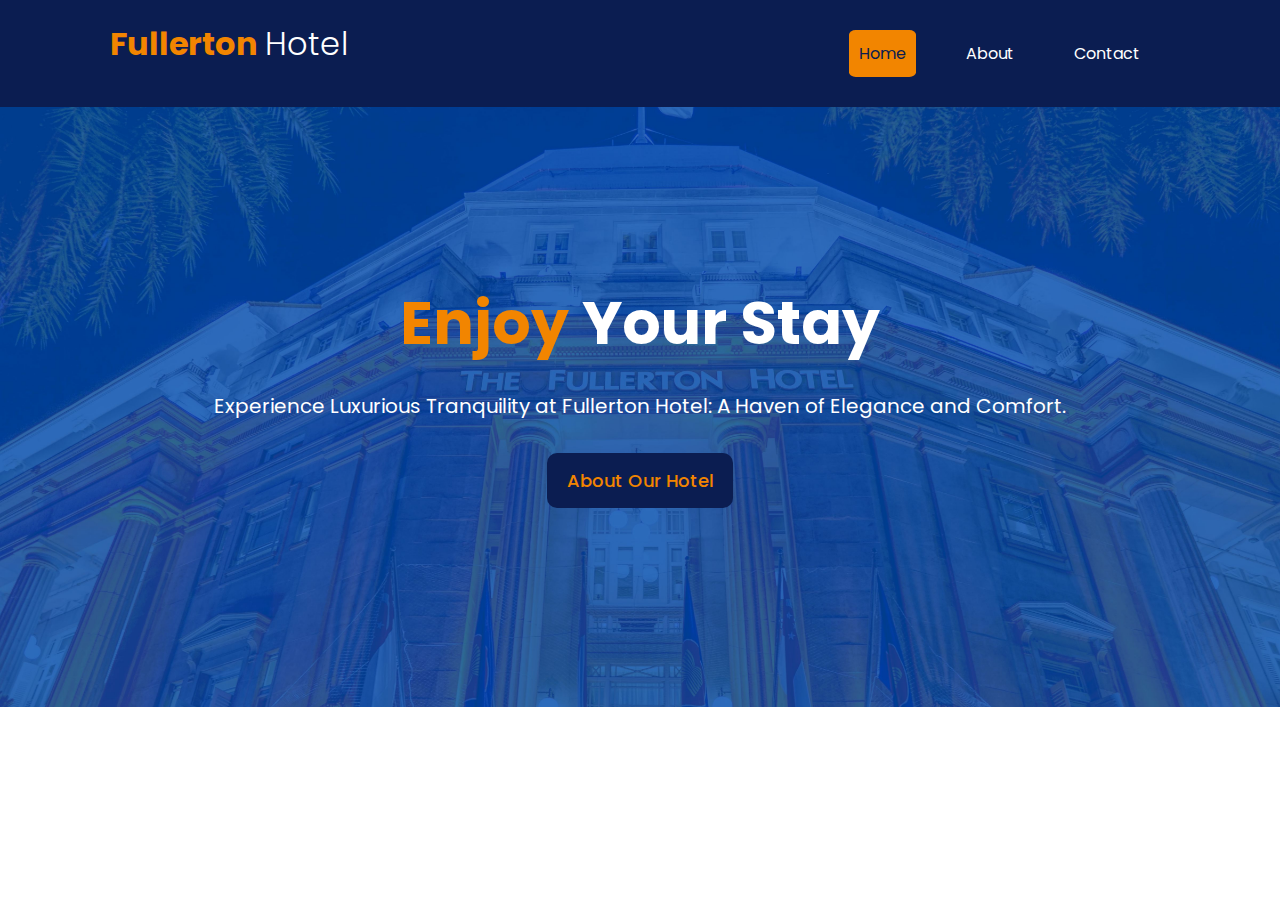
==== index.html @ ffa4cb5b "I created my first inital commit" ====
<!DOCTYPE html>
<html lang="en">
  <head>
    <meta charset="UTF-8" />

    <meta name="viewport" content="width=device-width, initial-scale=1.0" />

    <meta
      name="description"
      content="Find and book the best hotels and apartments at the cheapest rate in any city around Nigeria"
    />
    <meta
      name="keywords"
      content="Luxury hotel, Prime location, Five-star hotel, best hotel in Nigeria
    "
    />
    <link
      rel="stylesheet"
      href="https://cdnjs.cloudflare.com/ajax/libs/font-awesome/6.4.0/css/all.min.css"
    />
    <link rel="stylesheet" href="./css/style.css" />
    <title>Fullerton Hotel | Home Page</title>
  </head>
  <body>
    <header>
      <nav id="navbar">
        <div class="container">
          <h1>Fullerton <span>Hotel</span></h1>
          <ul>
            <li><a class="home" href="./index.html">Home</a></li>
            <li><a href="./about.html">About</a></li>
            <li><a href="./contact.html">Contact</a></li>
          </ul>
        </div>
      </nav>

      <!-- showcase area -->
      <div id="showcase">
        <div class="container">
          <div class="showcase-content">
            <h1><span class="text-primary">Enjoy</span> Your Stay</h1>
            <p class="lead">
              Experience Luxurious Tranquility at Fullerton Hotel: A Haven of
              Elegance and Comfort.
            </p>
            <a class="btn" href="about.html">About Our Hotel</a>
          </div>
        </div>
      </div>
    </header>
  </body>
</html>
---- css/style.css ----
@import url("https://fonts.googleapis.com/css2?family=Poppins:ital,wght@0,100;0,200;0,300;0,400;0,500;0,600;0,700;0,800;0,900;1,300;1,400&display=swap");

* {
  margin: 0;
  padding: 0;
  box-sizing: border-box;
  font-family: "Poppins", sans-serif;
  list-style: none;
  text-decoration: none;
  scroll-padding-top: 4rem;
  scroll-behavior: smooth;
}
/* body */
html,
body {
  color: black;
  line-height: 1.7rem;
}

ul li a {
  color: #fff;
  font-weight: 600px;
  padding: 10px;
  border-radius: 10%;
}

h1,
h2,
h3 {
  padding-bottom: 20px;
}

p {
  margin: 10px 0;
}

/* Utility */
.container {
  max-width: 1100px;
  overflow: auto;
  margin: auto;
  padding: 10px 20px;
}

.text-primary {
  color: #f28500;
}

.lead {
  font-size: 20px;
}

.btn {
  display: inline-block;
  font-size: 18px;
  color: #f28500;
  cursor: pointer;
  border: none;
  padding: 14px 20px;
  background: #0b1d51;
  font-weight: 500;
  border-radius: 10px;
}

.btn:hover {
  color: #fff;
  background: #f28500;
}

/* Navbar */
#navbar {
  background: #0b1d51;
  color: #fff;
  /* padding: 30px 80px; */
  overflow: auto;
}

#navbar a {
  color: #fff;
}

#navbar h1 {
  float: left;
  font-size: 2rem;
  font-weight: 700;
  padding-top: 20px;
  color: #f28500;
}

#navbar h1 span {
  font-weight: 300;
  color: #fff;
}

#navbar ul {
  float: right;
}

#navbar ul li {
  float: left;
  font-size: 1rem;
}

#navbar ul li a {
  display: block;
  text-align: center;
  margin: 20px;
}

#navbar ul li a:hover,
#navbar ul li a.home {
  background-color: #f28500;
  color: #0b1d51;
  transition: 0.2s;
}

/* Showcase */

#showcase {
  background: url(../Images/hotel\ showcase.jpg) no-repeat center center/cover;
  height: 600px;
}

#showcase .showcase-content {
  color: #fff;
  padding-top: 170px;
  text-align: center;
}

#showcase .showcase-content h1 {
  font-size: 60px;
  line-height: 1.2em;
}

#showcase .showcase-content p {
  padding-bottom: 20px;
  line-height: 1.7em;
}
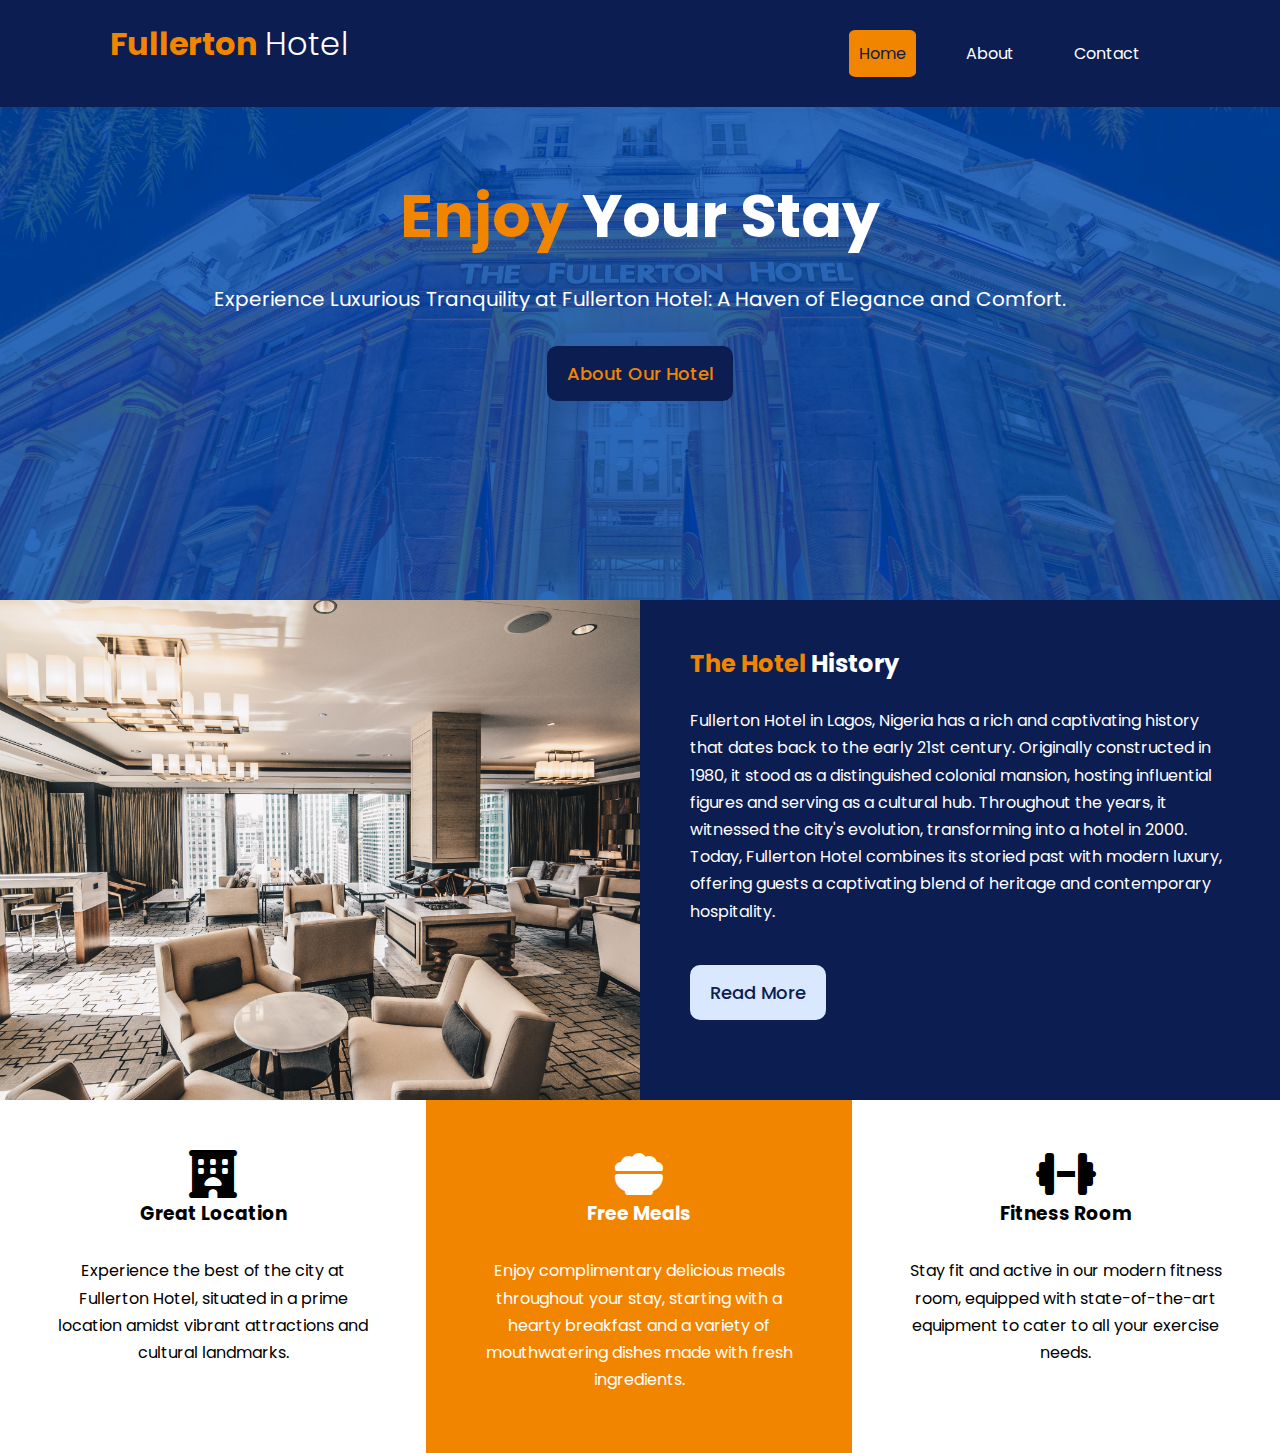
==== commit a73edb8d: "I added home and features section" ====
--- a/index.html
+++ b/index.html
@@ -48,5 +48,55 @@
         </div>
       </div>
     </header>
+
+    <!-- HOME INFO SECTION -->
+    <section id="home-info" class="bg-dark">
+      <div class="info-img"></div>
+      <div class="info-content">
+        <h2><span class="text-primary">The Hotel</span> History</h2>
+        <p>
+          Fullerton Hotel in Lagos, Nigeria has a rich and captivating history
+          that dates back to the early 21st century. Originally constructed in
+          1980, it stood as a distinguished colonial mansion, hosting
+          influential figures and serving as a cultural hub. Throughout the
+          years, it witnessed the city's evolution, transforming into a hotel in
+          2000. Today, Fullerton Hotel combines its storied past with modern
+          luxury, offering guests a captivating blend of heritage and
+          contemporary hospitality.
+        </p>
+        <a href="about.html" class="btn btn-light">Read More</a>
+      </div>
+    </section>
+
+    <!-- FEATURES -->
+    <section class="features">
+      <div class="box bg-light">
+        <i class="fa-solid fa-hotel fa-3x"></i>
+        <h3>Great Location</h3>
+        <p>
+          Experience the best of the city at Fullerton Hotel, situated in a
+          prime location amidst vibrant attractions and cultural landmarks.
+        </p>
+      </div>
+
+      <div class="box bg-primary">
+        <i class="fa-solid fa-bowl-food fa-3x"></i>
+        <h3>Free Meals</h3>
+        <p>
+          Enjoy complimentary delicious meals throughout your stay, starting
+          with a hearty breakfast and a variety of mouthwatering dishes made
+          with fresh ingredients.
+        </p>
+      </div>
+
+      <div class="box bg-light">
+        <i class="fa-solid fa-dumbbell fa-3x"></i>
+        <h3>Fitness Room</h3>
+        <p>
+          Stay fit and active in our modern fitness room, equipped with
+          state-of-the-art equipment to cater to all your exercise needs.
+        </p>
+      </div>
+    </section>
   </body>
 </html>
--- a/css/style.css
+++ b/css/style.css
@@ -67,12 +67,29 @@
   background: #f28500;
 }
 
+.btn-light {
+  background: #d9e7ff;
+  color: #0b1d51;
+}
+
+.bg-dark {
+  background: #0b1d51;
+  color: #fff;
+}
+
+.bg-primary {
+  color: #fff;
+  background: #f28500;
+}
+
 /* Navbar */
 #navbar {
   background: #0b1d51;
   color: #fff;
   /* padding: 30px 80px; */
   overflow: auto;
+  width: 100%;
+  position: fixed;
 }
 
 #navbar a {
@@ -136,3 +153,42 @@
   padding-bottom: 20px;
   line-height: 1.7em;
 }
+
+/* Home Info */
+
+#home-info {
+  height: 500px;
+}
+
+#home-info .info-img {
+  float: left;
+  width: 50%;
+  background: url(../Images/resturant.jpg) no-repeat center center/cover;
+  min-height: 100%;
+}
+
+#home-info .info-content {
+  float: right;
+  width: 50%;
+  height: 100%;
+  text-align: left;
+  padding: 50px;
+  overflow: hidden;
+}
+
+#home-info .info-content p {
+  padding-bottom: 30px;
+}
+
+/* ============= */
+/* Features */
+.box {
+  float: left;
+  width: 33.3%;
+  padding: 50px;
+  text-align: center;
+}
+
+.boc i {
+  margin-bottom: 10px;
+}
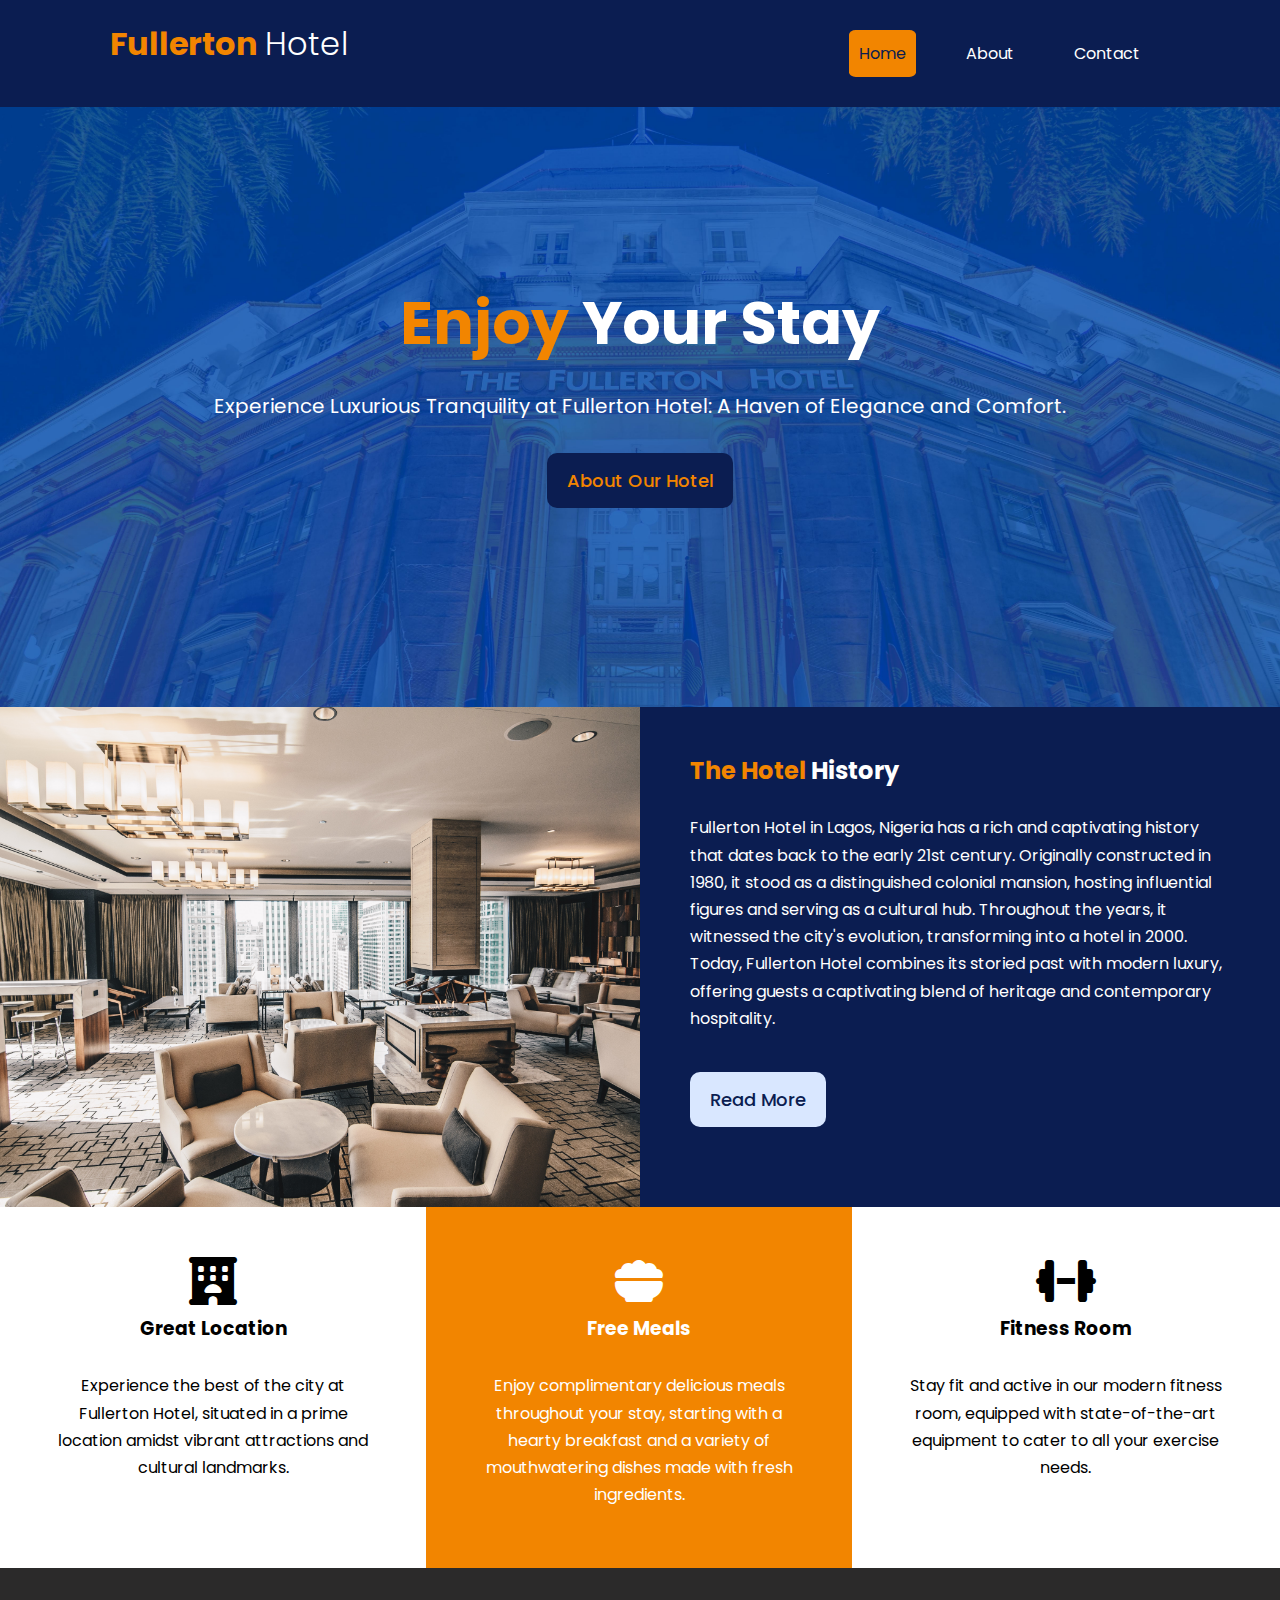
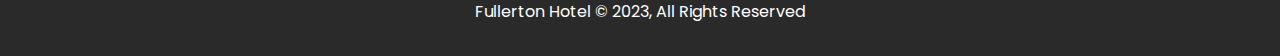
==== commit ee32bb6f: "I added about page" ====
--- a/index.html
+++ b/index.html
@@ -28,8 +28,8 @@
           <h1>Fullerton <span>Hotel</span></h1>
           <ul>
             <li><a class="home" href="./index.html">Home</a></li>
-            <li><a href="./about.html">About</a></li>
-            <li><a href="./contact.html">Contact</a></li>
+            <li><a href="about.html" target="_blank">About</a></li>
+            <li><a href="contact.html" target="_blank">Contact</a></li>
           </ul>
         </div>
       </nav>
@@ -98,5 +98,11 @@
         </p>
       </div>
     </section>
+    <div class="clr"></div>
+    <!-- FOOTER SECTION -->
+
+    <footer id="main-footer">
+      <p>Fullerton Hotel &copy; 2023, All Rights Reserved</p>
+    </footer>
   </body>
 </html>
--- a/css/style.css
+++ b/css/style.css
@@ -82,14 +82,25 @@
   background: #f28500;
 }
 
+/* padding */
+.py-1 {
+  padding: 10px 0;
+}
+.py-2 {
+  padding: 20px 0;
+}
+.py-2 {
+  padding: 30px 0;
+}
+
 /* Navbar */
 #navbar {
   background: #0b1d51;
   color: #fff;
   /* padding: 30px 80px; */
   overflow: auto;
-  width: 100%;
-  position: fixed;
+  /* width: 100%;
+  position: fixed; */
 }
 
 #navbar a {
@@ -189,6 +200,71 @@
   text-align: center;
 }
 
-.boc i {
+.box i {
   margin-bottom: 10px;
 }
+
+.clr {
+  clear: both;
+}
+
+/* ============= */
+/* ABOUT SECTION */
+/* ================= */
+
+#about-info .info-right {
+  float: right;
+  width: 50%;
+  min-height: 100%;
+}
+
+#about-info .info-right img {
+  display: block;
+  width: 80%;
+  margin: auto;
+  margin-top: 100px;
+}
+#about-info .info-left {
+  float: left;
+  width: 50%;
+  min-height: 100%;
+  padding-top: 50px;
+}
+.about-head {
+  font-size: 30px;
+}
+
+/* Footer */
+
+#main-footer {
+  text-align: center;
+  background: rgb(43, 42, 42);
+  color: #fff;
+  padding: 20px;
+}
+
+/* Testimonals section */
+
+#testimonals {
+  height: 600px;
+  background: url(../Images/pool.jpg) no-repeat center center/cover;
+  padding-top: 40px;
+}
+#testimonals .testimonal img {
+  width: 100px;
+  float: left;
+  object-position: contain;
+  object-fit: contain;
+  margin-right: 20px;
+}
+
+#testimonals h2 {
+  color: #0b1d51;
+  text-align: center;
+  padding-bottom: 40px;
+}
+
+#testimonals .testimonal {
+  padding: 20px;
+  margin-bottom: 40px;
+}
